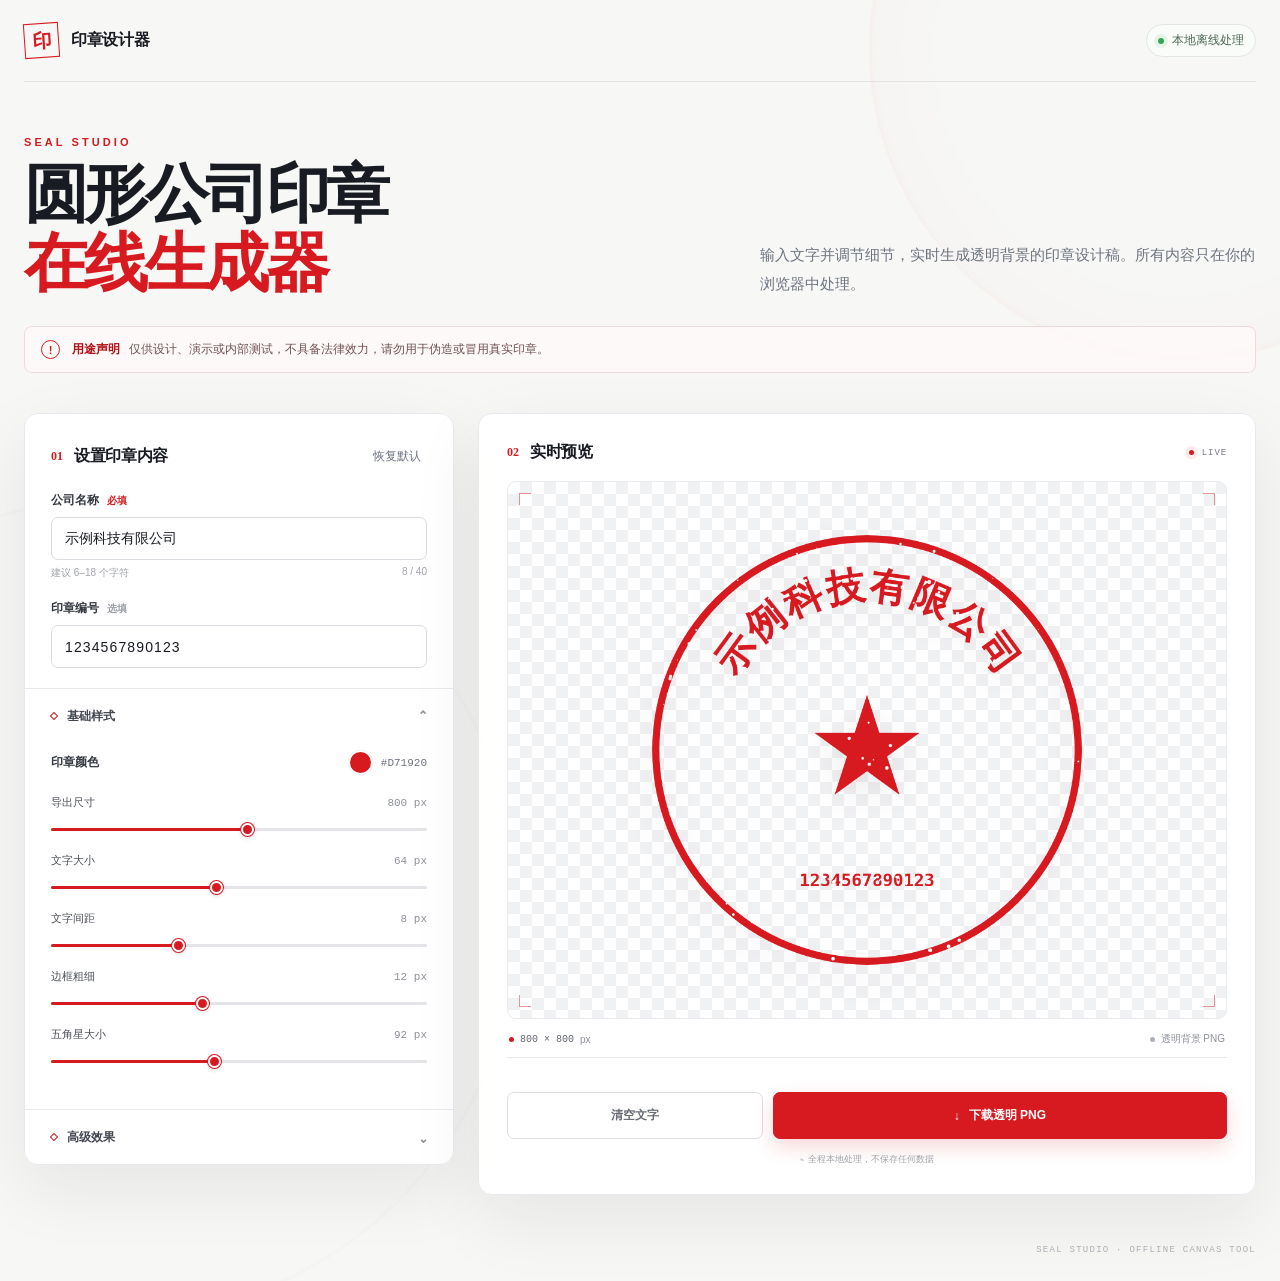
==== sealStudio/company-seal-generator.html @ ad161102 "init" ====
<!doctype html>
<html lang="zh-CN">
  <head>
    <meta charset="UTF-8">
    <meta name="viewport" content="width=device-width, initial-scale=1.0">
    <meta name="description" content="离线运行的圆形公司印章设计预览工具">
    <title>圆形公司印章生成器 · 单文件版</title>
    <style>
:root {
  --accent: #d71920;
  --accent-dark: #ae1117;
  --ink: #181b21;
  --muted: #6d7380;
  --line: #e8e9ed;
  --soft: #f6f6f7;
  --paper: #ffffff;
  --shadow: 0 24px 70px rgba(29, 31, 38, 0.08);
}

* { box-sizing: border-box; }

html { color-scheme: light; scroll-behavior: smooth; }

body {
  min-width: 320px;
  margin: 0;
  color: var(--ink);
  background: #f7f7f5;
  font-family: Inter, ui-sans-serif, -apple-system, BlinkMacSystemFont, "Segoe UI", "PingFang SC", "Microsoft YaHei", sans-serif;
  -webkit-font-smoothing: antialiased;
}

button, input { font: inherit; }
button, summary, input[type="range"], input[type="color"], .upload-button { cursor: pointer; }
button:focus-visible, input:focus-visible, summary:focus-visible, .upload-button:focus-within { outline: 3px solid rgba(215, 25, 32, 0.2); outline-offset: 2px; }

.page-glow { position: fixed; z-index: -1; border-radius: 50%; filter: blur(1px); pointer-events: none; }
.page-glow--one { top: -260px; right: -210px; width: 620px; height: 620px; border: 1px solid rgba(215,25,32,.08); box-shadow: inset 0 0 120px rgba(215,25,32,.025); }
.page-glow--two { bottom: -420px; left: -300px; width: 820px; height: 820px; border: 1px solid rgba(15,17,21,.05); }

.site-header {
  width: min(1240px, calc(100% - 48px));
  height: 82px;
  margin: 0 auto;
  display: flex;
  align-items: center;
  justify-content: space-between;
  border-bottom: 1px solid rgba(24,27,33,.08);
}

.brand { display: inline-flex; gap: 12px; align-items: center; color: var(--ink); font-weight: 750; text-decoration: none; letter-spacing: -.02em; }
.brand-mark { width: 35px; height: 35px; display: grid; place-items: center; border: 1.5px solid var(--accent); color: var(--accent); font-family: "STKaiti", "KaiTi", serif; font-size: 19px; transform: rotate(-4deg); }
.local-badge { display: inline-flex; align-items: center; gap: 8px; padding: 7px 11px; border: 1px solid #dfe7df; border-radius: 999px; color: #4d6652; background: #f9fcf9; font-size: 12px; }
.local-badge i, .live-indicator i { width: 6px; height: 6px; border-radius: 50%; background: #35a853; box-shadow: 0 0 0 4px rgba(53,168,83,.1); }

.app-shell { width: min(1240px, calc(100% - 48px)); margin: 54px auto 0; }
.intro { display: grid; grid-template-columns: 1.15fr .85fr; gap: 28px 64px; align-items: end; margin-bottom: 40px; }
.eyebrow { margin: 0 0 12px; color: var(--accent); font-size: 11px; font-weight: 800; letter-spacing: .28em; }
h1 { margin: 0; font-family: "Songti SC", "STSong", Georgia, serif; font-size: clamp(42px, 5vw, 68px); font-weight: 600; line-height: 1.08; letter-spacing: -.055em; }
h1 span { color: var(--accent); }
.intro-copy { max-width: 520px; margin: 0; color: var(--muted); font-size: 15px; line-height: 1.9; }
.notice { grid-column: 1 / -1; display: flex; gap: 12px; align-items: flex-start; padding: 13px 16px; border: 1px solid #f0d9da; border-radius: 8px; color: #715153; background: rgba(255,250,250,.74); font-size: 12px; }
.notice p { margin: 0; line-height: 1.6; }
.notice strong { margin-right: 9px; color: var(--accent-dark); }
.notice-icon { flex: 0 0 auto; width: 19px; height: 19px; display: grid; place-items: center; border: 1px solid var(--accent); border-radius: 50%; color: var(--accent); font-size: 11px; font-weight: 800; }

.workspace { display: grid; grid-template-columns: minmax(340px, 430px) minmax(0, 1fr); align-items: start; gap: 24px; }
.control-panel, .preview-panel { border: 1px solid var(--line); border-radius: 14px; background: rgba(255,255,255,.92); box-shadow: var(--shadow); backdrop-filter: blur(12px); }
.control-panel { overflow: hidden; }
.preview-panel { position: sticky; top: 20px; padding: 28px; }
.panel-heading { min-height: 78px; display: flex; align-items: center; justify-content: space-between; padding: 24px 26px 18px; }
.panel-heading > div { display: flex; align-items: center; gap: 11px; }
.panel-heading h2 { margin: 0; font-size: 16px; letter-spacing: -.02em; }
.step-number { color: var(--accent); font-family: Georgia, serif; font-size: 12px; font-weight: 700; }
.text-button { padding: 6px; border: 0; color: var(--muted); background: transparent; font-size: 12px; }
.text-button:hover { color: var(--accent); }

.form-section { padding: 0 26px 20px; }
.field-label { display: block; margin-bottom: 8px; color: #343840; font-size: 12px; font-weight: 700; }
.field-label span { margin-left: 5px; color: var(--accent); font-size: 10px; font-weight: 600; }
.field-label .optional { color: #9a9da5; }
.text-input { width: 100%; height: 43px; padding: 0 13px; border: 1px solid #dadce1; border-radius: 7px; color: var(--ink); background: #fff; font-size: 14px; transition: border-color .2s, box-shadow .2s; }
.text-input:focus { border-color: var(--accent); outline: 0; box-shadow: 0 0 0 3px rgba(215,25,32,.07); }
.text-input.is-invalid { border-color: var(--accent); }
.number-input { letter-spacing: .08em; }
.field-meta { display: flex; justify-content: space-between; margin-top: 6px; color: #a0a3aa; font-size: 10px; }

.settings-group { border-top: 1px solid var(--line); }
.settings-group summary { min-height: 54px; display: flex; align-items: center; justify-content: space-between; padding: 0 26px; list-style: none; color: #42464f; font-size: 12px; font-weight: 750; user-select: none; }
.settings-group summary::-webkit-details-marker { display: none; }
.settings-group summary span { display: flex; align-items: center; gap: 10px; }
.settings-group summary i { width: 6px; height: 6px; border: 1px solid var(--accent); transform: rotate(45deg); }
.settings-group summary b { color: #8b8e96; font-size: 15px; transition: transform .2s; }
.settings-group[open] summary b { transform: rotate(180deg); }
.settings-body { padding: 2px 26px 24px; }

.color-row { display: flex; align-items: center; justify-content: space-between; margin: 5px 0 20px; }
.color-row .field-label { margin: 0; }
.color-control { display: flex; align-items: center; gap: 8px; }
.color-control input { width: 25px; height: 25px; padding: 0; border: 0; border-radius: 50%; background: transparent; overflow: hidden; }
.color-control input::-webkit-color-swatch-wrapper { padding: 0; }
.color-control input::-webkit-color-swatch { border: 2px solid #fff; border-radius: 50%; box-shadow: 0 0 0 1px #d6d8dd; }
.color-control output { color: var(--muted); font-family: ui-monospace, monospace; font-size: 11px; }

.range-field { margin-bottom: 17px; }
.range-field > div { display: flex; justify-content: space-between; align-items: center; margin-bottom: 7px; color: #4b4f57; font-size: 11px; }
.range-field output { color: #8d9098; font-family: ui-monospace, monospace; }
input[type="range"] { width: 100%; height: 3px; margin: 5px 0; appearance: none; border-radius: 999px; background: linear-gradient(to right, var(--accent) var(--range-progress, 50%), #e4e5e8 var(--range-progress, 50%)); }
input[type="range"]::-webkit-slider-thumb { width: 13px; height: 13px; appearance: none; border: 2px solid #fff; border-radius: 50%; background: var(--accent); box-shadow: 0 0 0 1px var(--accent), 0 2px 5px rgba(0,0,0,.15); }
input[type="range"]::-moz-range-thumb { width: 11px; height: 11px; border: 2px solid #fff; border-radius: 50%; background: var(--accent); box-shadow: 0 0 0 1px var(--accent); }
input[type="range"]:disabled { filter: grayscale(1); opacity: .35; cursor: not-allowed; }

.upload-area { margin-top: 7px; padding: 14px; border: 1px dashed #d8dade; border-radius: 8px; background: #fbfbfb; text-align: center; }
.upload-title { display: flex; align-items: baseline; justify-content: space-between; margin-bottom: 10px; text-align: left; }
.upload-title span { color: #4b4f57; font-size: 11px; font-weight: 700; }
.upload-title small { color: #a1a4ab; font-size: 9px; }
.upload-button { min-height: 36px; display: inline-flex; align-items: center; justify-content: center; gap: 5px; padding: 0 15px; border: 1px solid #d9dadd; border-radius: 6px; color: #52565e; background: #fff; font-size: 11px; font-weight: 650; }
.upload-button:hover { border-color: var(--accent); color: var(--accent); }
.upload-area p { margin: 8px 0 0; color: #9b9ea5; font-size: 9px; overflow-wrap: anywhere; }
.overlay-controls { margin-top: 16px; transition: opacity .2s; }
.overlay-controls.is-disabled { opacity: .45; }
.remove-button { width: 100%; height: 34px; border: 1px solid #ead3d4; border-radius: 6px; color: var(--accent-dark); background: #fffafa; font-size: 11px; }
.remove-button:disabled { opacity: .45; cursor: not-allowed; }

.preview-heading { padding: 0 0 18px; min-height: auto; }
.live-indicator { display: flex; align-items: center; gap: 8px; color: #777b83; font-family: ui-monospace, monospace; font-size: 9px; letter-spacing: .1em; }
.live-indicator i { width: 5px; height: 5px; background: var(--accent); box-shadow: 0 0 0 4px rgba(215,25,32,.08); }
.canvas-stage { position: relative; min-height: 420px; display: grid; place-items: center; padding: 28px; border: 1px solid #eaebee; border-radius: 9px; overflow: hidden; background-color: #fff; background-image: linear-gradient(45deg,#f0f1f3 25%,transparent 25%),linear-gradient(-45deg,#f0f1f3 25%,transparent 25%),linear-gradient(45deg,transparent 75%,#f0f1f3 75%),linear-gradient(-45deg,transparent 75%,#f0f1f3 75%); background-position: 0 0,0 12px,12px -12px,-12px 0; background-size: 24px 24px; }
#sealCanvas { display: block; width: min(100%, 480px); height: auto; aspect-ratio: 1; filter: drop-shadow(0 12px 16px rgba(45,22,22,.08)); }
.corner { position: absolute; width: 12px; height: 12px; border-color: rgba(215,25,32,.45); border-style: solid; }
.corner--tl { top: 11px; left: 11px; border-width: 1px 0 0 1px; }
.corner--tr { top: 11px; right: 11px; border-width: 1px 1px 0 0; }
.corner--bl { bottom: 11px; left: 11px; border-width: 0 0 1px 1px; }
.corner--br { right: 11px; bottom: 11px; border-width: 0 1px 1px 0; }
.preview-meta { display: flex; justify-content: space-between; align-items: center; padding: 13px 2px 11px; border-bottom: 1px solid var(--line); color: #8c9098; font-size: 10px; }
.preview-meta span { display: flex; align-items: center; gap: 6px; }
.preview-meta b { color: #62666e; font-family: ui-monospace, monospace; font-weight: 500; }
.dot { width: 5px; height: 5px; border-radius: 50%; }
.dot--red { background: var(--accent); }
.dot--gray { background: #abb0b8; }
.message { min-height: 31px; margin: 0; padding: 10px 2px 0; color: #758079; font-size: 11px; }
.message.is-error { color: var(--accent-dark); }
.message.is-success { color: #367348; }
.action-row { display: grid; grid-template-columns: .72fr 1.28fr; gap: 10px; margin-top: 3px; }
.secondary-button, .primary-button { min-height: 47px; border-radius: 7px; font-size: 12px; font-weight: 700; transition: transform .15s, box-shadow .15s, background .15s; }
.secondary-button { border: 1px solid #dcdee2; color: #686c74; background: #fff; }
.secondary-button:hover { border-color: #bfc2c8; background: #fafafa; }
.primary-button { display: flex; align-items: center; justify-content: center; gap: 9px; border: 1px solid var(--accent); color: #fff; background: var(--accent); box-shadow: 0 8px 20px rgba(215,25,32,.17); }
.primary-button:hover { background: var(--accent-dark); transform: translateY(-1px); box-shadow: 0 10px 24px rgba(215,25,32,.22); }
.primary-button:active, .secondary-button:active { transform: translateY(1px); }
.privacy-note { margin: 14px 0 0; color: #a0a3aa; text-align: center; font-size: 9px; }

footer { width: min(1240px, calc(100% - 48px)); margin: 50px auto 26px; color: #b0b2b7; text-align: right; font-family: ui-monospace, monospace; font-size: 9px; letter-spacing: .14em; }
.visually-hidden { position: absolute; width: 1px; height: 1px; margin: -1px; padding: 0; border: 0; overflow: hidden; clip: rect(0 0 0 0); white-space: nowrap; }

@media (max-width: 920px) {
  .app-shell { margin-top: 36px; }
  .intro { grid-template-columns: 1fr; gap: 18px; }
  .workspace { grid-template-columns: minmax(300px, .82fr) minmax(0, 1.18fr); }
  .preview-panel { padding: 20px; }
  .canvas-stage { min-height: 360px; padding: 18px; }
}

@media (max-width: 760px) {
  .site-header, .app-shell, footer { width: min(100% - 24px, 620px); }
  .site-header { height: 68px; }
  .workspace { grid-template-columns: 1fr; }
  .preview-panel { position: static; }
  .canvas-stage { min-height: auto; }
  .intro { margin-bottom: 26px; }
  h1 { font-size: clamp(38px, 12vw, 56px); }
}

@media (max-width: 440px) {
  .local-badge { padding: 6px 8px; font-size: 10px; }
  .brand { font-size: 14px; }
  .panel-heading, .settings-group summary { padding-left: 18px; padding-right: 18px; }
  .form-section, .settings-body { padding-left: 18px; padding-right: 18px; }
  .preview-panel { padding: 16px; }
  .action-row { grid-template-columns: 1fr; }
  .preview-meta { align-items: flex-start; flex-direction: column; gap: 7px; }
  .notice { font-size: 11px; }
}

@media (prefers-reduced-motion: reduce) {
  *, *::before, *::after { scroll-behavior: auto !important; transition: none !important; }
}

</style>
  </head>
  <body>
    <div class="page-glow page-glow--one" aria-hidden="true"></div>
    <div class="page-glow page-glow--two" aria-hidden="true"></div>

    <header class="site-header">
      <a class="brand" href="#" aria-label="印章设计器首页">
        <span class="brand-mark" aria-hidden="true">印</span>
        <span>印章设计器</span>
      </a>
      <span class="local-badge"><i aria-hidden="true"></i> 本地离线处理</span>
    </header>

    <main class="app-shell">
      <section class="intro" aria-labelledby="pageTitle">
        <div>
          <p class="eyebrow">SEAL STUDIO</p>
          <h1 id="pageTitle">圆形公司印章<br><span>在线生成器</span></h1>
        </div>
        <p class="intro-copy">输入文字并调节细节，实时生成透明背景的印章设计稿。所有内容只在你的浏览器中处理。</p>
        <div class="notice" role="note">
          <span class="notice-icon" aria-hidden="true">!</span>
          <p><strong>用途声明</strong>仅供设计、演示或内部测试，不具备法律效力，请勿用于伪造或冒用真实印章。</p>
        </div>
      </section>

      <section class="workspace" aria-label="印章生成工作区">
        <div class="control-panel">
          <div class="panel-heading">
            <div>
              <span class="step-number">01</span>
              <h2>设置印章内容</h2>
            </div>
            <button class="text-button" id="resetButton" type="button">恢复默认</button>
          </div>

          <div class="form-section">
            <label class="field-label" for="companyName">公司名称 <span>必填</span></label>
            <input class="text-input" id="companyName" maxlength="40" value="示例科技有限公司" autocomplete="off">
            <div class="field-meta"><span>建议 6–18 个字符</span><span id="nameCount">8 / 40</span></div>
          </div>

          <div class="form-section">
            <label class="field-label" for="sealNumber">印章编号 <span class="optional">选填</span></label>
            <input class="text-input number-input" id="sealNumber" maxlength="24" value="1234567890123" autocomplete="off">
          </div>

          <details class="settings-group" open>
            <summary><span><i aria-hidden="true"></i>基础样式</span><b aria-hidden="true">⌄</b></summary>
            <div class="settings-body">
              <div class="color-row">
                <label class="field-label" for="sealColor">印章颜色</label>
                <div class="color-control">
                  <input id="sealColor" type="color" value="#d71920" aria-label="选择印章颜色">
                  <output id="sealColorValue" for="sealColor">#D71920</output>
                </div>
              </div>

              <div class="range-field">
                <div><label for="sealSize">导出尺寸</label><output id="sealSizeValue" for="sealSize">800 px</output></div>
                <input id="sealSize" type="range" min="360" max="1200" value="800">
              </div>
              <div class="range-field">
                <div><label for="fontSize">文字大小</label><output id="fontSizeValue" for="fontSize">64 px</output></div>
                <input id="fontSize" type="range" min="36" max="100" value="64">
              </div>
              <div class="range-field">
                <div><label for="letterSpacing">文字间距</label><output id="letterSpacingValue" for="letterSpacing">8 px</output></div>
                <input id="letterSpacing" type="range" min="0" max="24" value="8">
              </div>
              <div class="range-field">
                <div><label for="borderWidth">边框粗细</label><output id="borderWidthValue" for="borderWidth">12 px</output></div>
                <input id="borderWidth" type="range" min="4" max="24" value="12">
              </div>
              <div class="range-field">
                <div><label for="starSize">五角星大小</label><output id="starSizeValue" for="starSize">92 px</output></div>
                <input id="starSize" type="range" min="40" max="160" value="92">
              </div>
            </div>
          </details>

          <details class="settings-group">
            <summary><span><i aria-hidden="true"></i>高级效果</span><b aria-hidden="true">⌄</b></summary>
            <div class="settings-body">
              <div class="range-field">
                <div><label for="opacity">整体透明度</label><output id="opacityValue" for="opacity">100%</output></div>
                <input id="opacity" type="range" min="20" max="100" value="100">
              </div>
              <div class="range-field">
                <div><label for="rotation">旋转角度</label><output id="rotationValue" for="rotation">0°</output></div>
                <input id="rotation" type="range" min="-180" max="180" value="0">
              </div>
              <div class="range-field">
                <div><label for="distress">做旧强度</label><output id="distressValue" for="distress">8%</output></div>
                <input id="distress" type="range" min="0" max="60" value="8">
              </div>

              <div class="upload-area">
                <div class="upload-title"><span>叠加本地图片</span><small>PNG / JPEG / WebP</small></div>
                <input id="overlayInput" class="visually-hidden" type="file" accept="image/png,image/jpeg,image/webp">
                <label class="upload-button" for="overlayInput"><span aria-hidden="true">＋</span> 选择图片</label>
                <p id="fileName">图片不会上传到服务器</p>
              </div>

              <div id="overlayControls" class="overlay-controls is-disabled">
                <div class="range-field">
                  <div><label for="overlayScale">图片缩放</label><output id="overlayScaleValue" for="overlayScale">60%</output></div>
                  <input id="overlayScale" type="range" min="10" max="150" value="60" disabled>
                </div>
                <div class="range-field">
                  <div><label for="overlayOpacity">图片透明度</label><output id="overlayOpacityValue" for="overlayOpacity">40%</output></div>
                  <input id="overlayOpacity" type="range" min="0" max="100" value="40" disabled>
                </div>
                <button class="remove-button" id="removeImageButton" type="button" disabled>移除叠加图片</button>
              </div>
            </div>
          </details>
        </div>

        <aside class="preview-panel" aria-labelledby="previewTitle">
          <div class="panel-heading preview-heading">
            <div>
              <span class="step-number">02</span>
              <h2 id="previewTitle">实时预览</h2>
            </div>
            <span class="live-indicator"><i aria-hidden="true"></i> LIVE</span>
          </div>

          <div class="canvas-stage">
            <canvas id="sealCanvas" width="800" height="800">当前浏览器不支持 Canvas，请升级到最新版浏览器。</canvas>
            <span class="corner corner--tl" aria-hidden="true"></span>
            <span class="corner corner--tr" aria-hidden="true"></span>
            <span class="corner corner--bl" aria-hidden="true"></span>
            <span class="corner corner--br" aria-hidden="true"></span>
          </div>

          <div class="preview-meta">
            <span><i class="dot dot--red" aria-hidden="true"></i><b id="metaSize">800 × 800</b> px</span>
            <span><i class="dot dot--gray" aria-hidden="true"></i>透明背景 PNG</span>
          </div>

          <p id="message" class="message" role="status" aria-live="polite"></p>

          <div class="action-row">
            <button class="secondary-button" id="clearButton" type="button">清空文字</button>
            <button class="primary-button" id="downloadButton" type="button">
              <span aria-hidden="true">↓</span> 下载透明 PNG
            </button>
          </div>
          <p class="privacy-note"><span aria-hidden="true">⌁</span> 全程本地处理，不保存任何数据</p>
        </aside>
      </section>
    </main>

    <footer>SEAL STUDIO · OFFLINE CANVAS TOOL</footer>
    <script>
'use strict';

const DEFAULTS = Object.freeze({
  companyName: '示例科技有限公司',
  sealNumber: '1234567890123',
  sealColor: '#d71920',
  sealSize: 800,
  fontSize: 64,
  letterSpacing: 8,
  borderWidth: 12,
  starSize: 92,
  opacity: 100,
  rotation: 0,
  distress: 8,
  overlayScale: 60,
  overlayOpacity: 40,
});

function clamp(value, min, max) {
  const number = Number(value);
  return Math.min(max, Math.max(min, Number.isFinite(number) ? number : min));
}

function normalizeColor(value) {
  return /^#[0-9a-f]{6}$/i.test(String(value ?? '')) ? String(value) : DEFAULTS.sealColor;
}

function normalizeState(raw = {}) {
  return {
    ...raw,
    companyName: String(raw.companyName ?? '').trim(),
    sealNumber: String(raw.sealNumber ?? '').trim(),
    sealColor: normalizeColor(raw.sealColor),
    sealSize: clamp(raw.sealSize ?? DEFAULTS.sealSize, 360, 1200),
    fontSize: clamp(raw.fontSize ?? DEFAULTS.fontSize, 36, 100),
    letterSpacing: clamp(raw.letterSpacing ?? DEFAULTS.letterSpacing, 0, 24),
    borderWidth: clamp(raw.borderWidth ?? DEFAULTS.borderWidth, 4, 24),
    starSize: clamp(raw.starSize ?? DEFAULTS.starSize, 40, 160),
    opacity: clamp(raw.opacity ?? DEFAULTS.opacity, 20, 100),
    rotation: clamp(raw.rotation ?? DEFAULTS.rotation, -180, 180),
    distress: clamp(raw.distress ?? DEFAULTS.distress, 0, 60),
    overlayScale: clamp(raw.overlayScale ?? DEFAULTS.overlayScale, 10, 150),
    overlayOpacity: clamp(raw.overlayOpacity ?? DEFAULTS.overlayOpacity, 0, 100),
  };
}

function seededRandom(seed) {
  let value = seed >>> 0;
  return () => ((value = (value * 1664525 + 1013904223) >>> 0) / 4294967296);
}

function hashString(value) {
  let hash = 2166136261;
  for (const char of String(value)) {
    hash ^= char.codePointAt(0);
    hash = Math.imul(hash, 16777619);
  }
  return hash >>> 0;
}

function getArcLayout(text, radius, spacing, fontSize) {
  const chars = [...String(text)];
  const step = (Number(fontSize) + Number(spacing)) / Number(radius);
  const start = -Math.PI / 2 - (step * (chars.length - 1)) / 2;
  return chars.map((char, index) => ({ char, angle: start + step * index }));
}

function makeDownloadName(companyName) {
  const safeName = String(companyName ?? '')
    .trim()
    .replace(/[\\/:*?"<>|\s]+/g, '');
  return `${safeName || '公司印章'}-印章预览.png`;
}

function fitArcFontSize(ctx, text, requestedSize, radius, spacing) {
  let size = requestedSize;
  const maxSpan = Math.PI * 1.48;
  while (size > 36) {
    ctx.font = `700 ${size}px "Songti SC", "STSong", "SimSun", serif`;
    const widths = [...text].map((char) => ctx.measureText(char).width);
    const span = (widths.reduce((sum, width) => sum + width, 0) + spacing * Math.max(0, widths.length - 1)) / radius;
    if (span <= maxSpan) break;
    size -= 1;
  }
  return size;
}

function drawArcText(ctx, state, size) {
  if (!state.companyName) return;

  const radius = size * 0.335;
  const fontSize = fitArcFontSize(ctx, state.companyName, state.fontSize, radius, state.letterSpacing);
  ctx.font = `700 ${fontSize}px "Songti SC", "STSong", "SimSun", serif`;
  ctx.textAlign = 'center';
  ctx.textBaseline = 'middle';

  const characters = [...state.companyName];
  const widths = characters.map((char) => ctx.measureText(char).width);
  const totalWidth = widths.reduce((sum, width) => sum + width, 0) + state.letterSpacing * Math.max(0, characters.length - 1);
  let offset = -totalWidth / 2;

  characters.forEach((char, index) => {
    const center = offset + widths[index] / 2;
    const angle = -Math.PI / 2 + center / radius;
    ctx.save();
    ctx.translate(Math.cos(angle) * radius, Math.sin(angle) * radius);
    ctx.rotate(angle + Math.PI / 2);
    ctx.fillText(char, 0, 0);
    ctx.restore();
    offset += widths[index] + state.letterSpacing;
  });
}

function drawStar(ctx, cx, cy, radius) {
  const innerRadius = radius * 0.382;
  ctx.save();
  ctx.translate(cx, cy);
  ctx.beginPath();
  for (let index = 0; index < 10; index += 1) {
    const angle = -Math.PI / 2 + (index * Math.PI) / 5;
    const pointRadius = index % 2 === 0 ? radius : innerRadius;
    const x = Math.cos(angle) * pointRadius;
    const y = Math.sin(angle) * pointRadius;
    if (index === 0) ctx.moveTo(x, y);
    else ctx.lineTo(x, y);
  }
  ctx.closePath();
  ctx.fill();
  ctx.restore();
}

function drawNumber(ctx, state, size) {
  if (!state.sealNumber) return;
  const numberSize = clamp(size * 0.036, 18, 44);
  ctx.save();
  ctx.font = `600 ${numberSize}px ui-monospace, "SFMono-Regular", Consolas, monospace`;
  ctx.textAlign = 'center';
  ctx.textBaseline = 'middle';
  ctx.fillText(state.sealNumber, 0, size * 0.275);
  ctx.restore();
}

function drawOverlay(ctx, state, size) {
  if (!state.overlayImage) return;
  const image = state.overlayImage;
  const maxSide = size * 0.45 * (state.overlayScale / 100);
  const ratio = Math.min(maxSide / image.naturalWidth, maxSide / image.naturalHeight);
  const width = image.naturalWidth * ratio;
  const height = image.naturalHeight * ratio;
  ctx.save();
  ctx.globalAlpha = state.overlayOpacity / 100;
  ctx.drawImage(image, -width / 2, -height / 2, width, height);
  ctx.restore();
}

function applyDistress(ctx, size, strength, seedText) {
  if (strength <= 0) return;
  const random = seededRandom(hashString(`${seedText}|${strength}|${size}`));
  const count = Math.round((size * size * strength) / 15500);
  ctx.save();
  ctx.globalCompositeOperation = 'destination-out';
  for (let index = 0; index < count; index += 1) {
    const angle = random() * Math.PI * 2;
    const distance = Math.sqrt(random()) * size * 0.445;
    const radius = (0.7 + random() * 2.5) * (size / 800);
    ctx.beginPath();
    ctx.arc(size / 2 + Math.cos(angle) * distance, size / 2 + Math.sin(angle) * distance, radius, 0, Math.PI * 2);
    ctx.fill();
  }
  ctx.restore();
}

function renderSeal(target, inputState) {
  if (!target || typeof target.getContext !== 'function') return false;
  const state = normalizeState(inputState);
  const size = Math.round(state.sealSize);
  const layer = document.createElement('canvas');
  layer.width = size;
  layer.height = size;
  const ctx = layer.getContext('2d', { willReadFrequently: true });
  if (!ctx) return false;

  ctx.save();
  ctx.translate(size / 2, size / 2);
  ctx.rotate((state.rotation * Math.PI) / 180);
  ctx.strokeStyle = state.sealColor;
  ctx.fillStyle = state.sealColor;
  ctx.lineCap = 'round';
  ctx.lineJoin = 'round';
  ctx.lineWidth = state.borderWidth;
  ctx.beginPath();
  ctx.arc(0, 0, size * 0.44, 0, Math.PI * 2);
  ctx.stroke();
  drawArcText(ctx, state, size);
  drawOverlay(ctx, state, size);
  drawStar(ctx, 0, 0, state.starSize);
  drawNumber(ctx, state, size);
  ctx.restore();

  applyDistress(ctx, size, state.distress, `${state.companyName}|${state.sealNumber}`);

  target.width = size;
  target.height = size;
  const output = target.getContext('2d');
  if (!output) return false;
  output.clearRect(0, 0, size, size);
  output.globalAlpha = state.opacity / 100;
  output.drawImage(layer, 0, 0);
  output.globalAlpha = 1;
  return true;
}

function initApp() {
  const canvas = document.getElementById('sealCanvas');
  if (!canvas || !canvas.getContext) return;

  const controlIds = [
    'companyName', 'sealNumber', 'sealColor', 'sealSize', 'fontSize',
    'letterSpacing', 'borderWidth', 'starSize', 'opacity', 'rotation',
    'distress', 'overlayScale', 'overlayOpacity',
  ];
  const controls = Object.fromEntries(controlIds.map((id) => [id, document.getElementById(id)]));
  const overlayInput = document.getElementById('overlayInput');
  const overlayControls = document.getElementById('overlayControls');
  const removeImageButton = document.getElementById('removeImageButton');
  const resetButton = document.getElementById('resetButton');
  const clearButton = document.getElementById('clearButton');
  const downloadButton = document.getElementById('downloadButton');
  const message = document.getElementById('message');
  const nameCount = document.getElementById('nameCount');
  const metaSize = document.getElementById('metaSize');
  const fileName = document.getElementById('fileName');

  let overlayImage = null;
  let renderFrame = 0;
  let messageTimer = 0;

  const outputFormats = {
    sealSize: (value) => `${value} px`,
    fontSize: (value) => `${value} px`,
    letterSpacing: (value) => `${value} px`,
    borderWidth: (value) => `${value} px`,
    starSize: (value) => `${value} px`,
    opacity: (value) => `${value}%`,
    rotation: (value) => `${value}°`,
    distress: (value) => `${value}%`,
    overlayScale: (value) => `${value}%`,
    overlayOpacity: (value) => `${value}%`,
  };

  function showMessage(text = '', type = '') {
    window.clearTimeout(messageTimer);
    message.textContent = text;
    message.className = `message${type ? ` is-${type}` : ''}`;
    if (text && type === 'success') {
      messageTimer = window.setTimeout(() => showMessage(), 2600);
    }
  }

  function updateRange(input) {
    if (!input || input.type !== 'range') return;
    const min = Number(input.min);
    const max = Number(input.max);
    const progress = ((Number(input.value) - min) / (max - min)) * 100;
    input.style.setProperty('--range-progress', `${progress}%`);
    const output = document.getElementById(`${input.id}Value`);
    if (output && outputFormats[input.id]) output.value = outputFormats[input.id](input.value);
  }

  function readState() {
    return normalizeState({
      companyName: controls.companyName.value,
      sealNumber: controls.sealNumber.value,
      sealColor: controls.sealColor.value,
      sealSize: controls.sealSize.value,
      fontSize: controls.fontSize.value,
      letterSpacing: controls.letterSpacing.value,
      borderWidth: controls.borderWidth.value,
      starSize: controls.starSize.value,
      opacity: controls.opacity.value,
      rotation: controls.rotation.value,
      distress: controls.distress.value,
      overlayScale: controls.overlayScale.value,
      overlayOpacity: controls.overlayOpacity.value,
      overlayImage,
    });
  }

  function renderFromControls() {
    cancelAnimationFrame(renderFrame);
    renderFrame = requestAnimationFrame(() => {
      const state = readState();
      renderSeal(canvas, state);
      nameCount.textContent = `${[...controls.companyName.value].length} / 40`;
      metaSize.textContent = `${state.sealSize} × ${state.sealSize}`;
      document.getElementById('sealColorValue').value = state.sealColor.toUpperCase();
      Object.values(controls).forEach(updateRange);
    });
  }

  function setOverlayEnabled(enabled) {
    controls.overlayScale.disabled = !enabled;
    controls.overlayOpacity.disabled = !enabled;
    removeImageButton.disabled = !enabled;
    overlayControls.classList.toggle('is-disabled', !enabled);
  }

  function removeOverlay() {
    overlayImage = null;
    overlayInput.value = '';
    fileName.textContent = '图片不会上传到服务器';
    setOverlayEnabled(false);
    renderFromControls();
  }

  function applyDefaults(clearText = false) {
    Object.entries(DEFAULTS).forEach(([key, value]) => {
      if (controls[key]) controls[key].value = value;
    });
    if (clearText) {
      controls.companyName.value = '';
      controls.sealNumber.value = '';
    }
    controls.companyName.classList.remove('is-invalid');
    removeOverlay();
    showMessage();
    renderFromControls();
  }

  function loadOverlay(file) {
    const allowed = ['image/png', 'image/jpeg', 'image/webp'];
    if (!file || !allowed.includes(file.type)) {
      showMessage('图片无法读取，请选择 PNG、JPEG 或 WebP 文件。', 'error');
      overlayInput.value = '';
      return;
    }

    const reader = new FileReader();
    reader.onerror = () => showMessage('图片读取失败，请重新选择文件。', 'error');
    reader.onload = () => {
      const image = new Image();
      image.onerror = () => showMessage('图片无法解码，请更换文件后重试。', 'error');
      image.onload = () => {
        overlayImage = image;
        fileName.textContent = file.name;
        setOverlayEnabled(true);
        showMessage('叠加图片已载入。', 'success');
        renderFromControls();
      };
      image.src = reader.result;
    };
    reader.readAsDataURL(file);
  }

  function downloadSeal() {
    const state = readState();
    if (!state.companyName) {
      controls.companyName.classList.add('is-invalid');
      controls.companyName.focus();
      showMessage('请先填写公司名称，再下载印章图片。', 'error');
      return;
    }

    controls.companyName.classList.remove('is-invalid');
    renderSeal(canvas, state);
    if (typeof canvas.toBlob !== 'function') {
      showMessage('当前浏览器不支持 PNG 导出，请升级浏览器。', 'error');
      return;
    }

    canvas.toBlob((blob) => {
      if (!blob) {
        showMessage('图片生成失败，请重试。', 'error');
        return;
      }
      const link = document.createElement('a');
      const url = URL.createObjectURL(blob);
      link.href = url;
      link.download = makeDownloadName(state.companyName);
      document.body.appendChild(link);
      link.click();
      link.remove();
      window.setTimeout(() => URL.revokeObjectURL(url), 1000);
      showMessage('透明背景 PNG 已生成。', 'success');
    }, 'image/png');
  }

  Object.values(controls).forEach((control) => {
    control.addEventListener('input', () => {
      if (control === controls.companyName && control.value.trim()) {
        control.classList.remove('is-invalid');
        if (message.classList.contains('is-error')) showMessage();
      }
      updateRange(control);
      renderFromControls();
    });
  });

  overlayInput.addEventListener('change', () => loadOverlay(overlayInput.files[0]));
  removeImageButton.addEventListener('click', removeOverlay);
  resetButton.addEventListener('click', () => applyDefaults(false));
  clearButton.addEventListener('click', () => applyDefaults(true));
  downloadButton.addEventListener('click', downloadSeal);

  setOverlayEnabled(false);
  renderFromControls();
}

if (typeof module !== 'undefined' && module.exports) {
  module.exports = {
    DEFAULTS,
    clamp,
    normalizeState,
    seededRandom,
    hashString,
    getArcLayout,
    makeDownloadName,
    fitArcFontSize,
    drawStar,
    renderSeal,
  };
}

if (typeof document !== 'undefined') {
  if (document.readyState === 'loading') document.addEventListener('DOMContentLoaded', initApp);
  else initApp();
}

</script>
  </body>
</html>
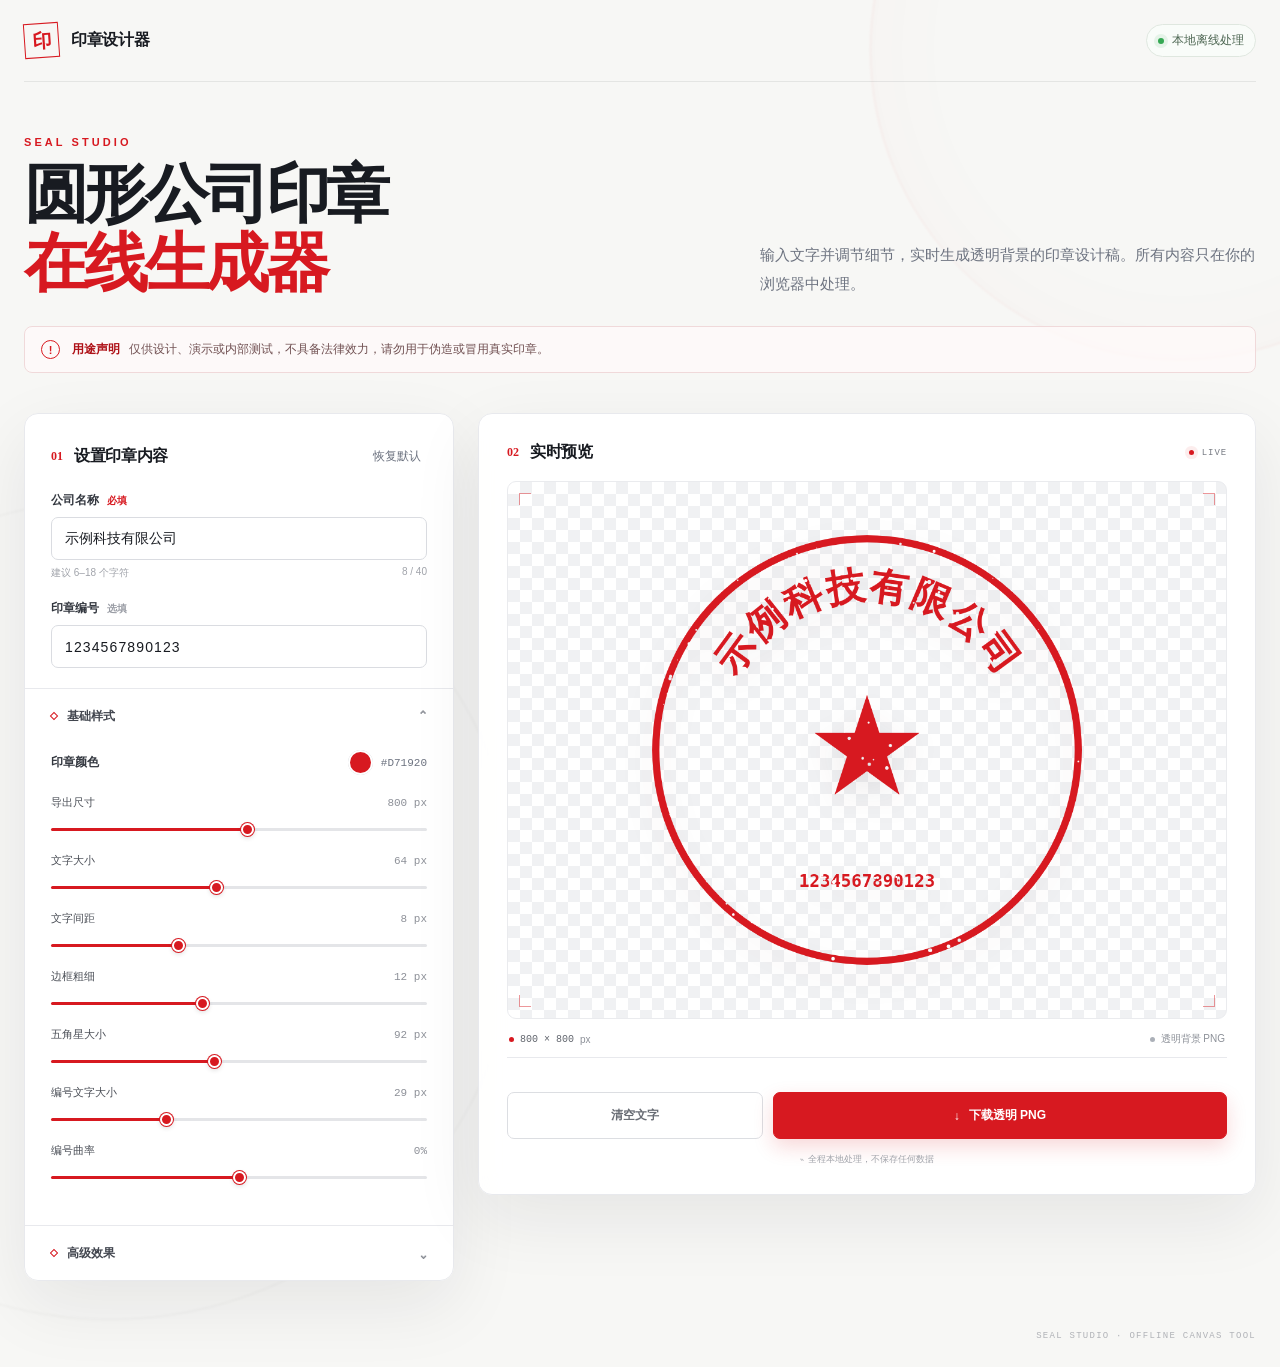
==== commit 4e3e4f2c: "ico add" ====
--- a/sealStudio/company-seal-generator.html
+++ b/sealStudio/company-seal-generator.html
@@ -265,6 +265,14 @@
                 <div><label for="starSize">五角星大小</label><output id="starSizeValue" for="starSize">92 px</output></div>
                 <input id="starSize" type="range" min="40" max="160" value="92">
               </div>
+              <div class="range-field">
+                <div><label for="numberFontSize">编号文字大小</label><output id="numberFontSizeValue" for="numberFontSize">29 px</output></div>
+                <input id="numberFontSize" type="range" min="14" max="64" value="29">
+              </div>
+              <div class="range-field">
+                <div><label for="numberCurve">编号曲率</label><output id="numberCurveValue" for="numberCurve">0%</output></div>
+                <input id="numberCurve" type="range" min="-100" max="100" value="0">
+              </div>
             </div>
           </details>
 
@@ -354,6 +362,8 @@
   letterSpacing: 8,
   borderWidth: 12,
   starSize: 92,
+  numberFontSize: 29,
+  numberCurve: 0,
   opacity: 100,
   rotation: 0,
   distress: 8,
@@ -381,6 +391,8 @@
     letterSpacing: clamp(raw.letterSpacing ?? DEFAULTS.letterSpacing, 0, 24),
     borderWidth: clamp(raw.borderWidth ?? DEFAULTS.borderWidth, 4, 24),
     starSize: clamp(raw.starSize ?? DEFAULTS.starSize, 40, 160),
+    numberFontSize: clamp(raw.numberFontSize ?? DEFAULTS.numberFontSize, 14, 64),
+    numberCurve: clamp(raw.numberCurve ?? DEFAULTS.numberCurve, -100, 100),
     opacity: clamp(raw.opacity ?? DEFAULTS.opacity, 20, 100),
     rotation: clamp(raw.rotation ?? DEFAULTS.rotation, -180, 180),
     distress: clamp(raw.distress ?? DEFAULTS.distress, 0, 60),
@@ -476,12 +488,50 @@
 
 function drawNumber(ctx, state, size) {
   if (!state.sealNumber) return;
-  const numberSize = clamp(size * 0.036, 18, 44);
+
+  const numberSize = state.numberFontSize;
+  const curve = state.numberCurve / 100;
+  const baseY = size * 0.275;
+  const chars = [...state.sealNumber];
+
   ctx.save();
   ctx.font = `600 ${numberSize}px ui-monospace, "SFMono-Regular", Consolas, monospace`;
   ctx.textAlign = 'center';
   ctx.textBaseline = 'middle';
-  ctx.fillText(state.sealNumber, 0, size * 0.275);
+
+  // 0% 时保持原来的水平编号；正值向下弯，负值向上弯。
+  if (Math.abs(curve) < 0.001 || chars.length <= 1) {
+    ctx.fillText(state.sealNumber, 0, baseY);
+    ctx.restore();
+    return;
+  }
+
+  const widths = chars.map((char) => ctx.measureText(char).width);
+  const spacing = Math.max(1, numberSize * 0.08);
+  const totalWidth = widths.reduce((sum, width) => sum + width, 0) + spacing * Math.max(0, chars.length - 1);
+  const maxAngle = Math.abs(curve) * Math.min(Math.PI * 0.92, totalWidth / (size * 0.20));
+  const radius = Math.max(size * 0.16, totalWidth / Math.max(maxAngle, 0.08));
+  const centerY = baseY - Math.sign(curve) * radius;
+  let offset = -totalWidth / 2;
+
+  chars.forEach((char, index) => {
+    const charCenter = offset + widths[index] / 2;
+    const angle = charCenter / radius;
+    const signedAngle = angle * Math.sign(curve);
+    const x = Math.sin(signedAngle) * radius;
+    const y = centerY + Math.sign(curve) * Math.cos(signedAngle) * radius;
+
+    ctx.save();
+    ctx.translate(x, y);
+    // 每个数字按当前位置反向旋转，使数字的竖直轴始终指向弧线圆心（向心），
+    // 而不是顺着弧线继续倾斜。
+    ctx.rotate(-signedAngle);
+    ctx.fillText(char, 0, 0);
+    ctx.restore();
+
+    offset += widths[index] + spacing;
+  });
+
   ctx.restore();
 }
 
@@ -561,7 +611,7 @@
 
   const controlIds = [
     'companyName', 'sealNumber', 'sealColor', 'sealSize', 'fontSize',
-    'letterSpacing', 'borderWidth', 'starSize', 'opacity', 'rotation',
+    'letterSpacing', 'borderWidth', 'starSize', 'numberFontSize', 'numberCurve', 'opacity', 'rotation',
     'distress', 'overlayScale', 'overlayOpacity',
   ];
   const controls = Object.fromEntries(controlIds.map((id) => [id, document.getElementById(id)]));
@@ -586,6 +636,8 @@
     letterSpacing: (value) => `${value} px`,
     borderWidth: (value) => `${value} px`,
     starSize: (value) => `${value} px`,
+    numberFontSize: (value) => `${value} px`,
+    numberCurve: (value) => `${Number(value) > 0 ? '+' : ''}${value}%`,
     opacity: (value) => `${value}%`,
     rotation: (value) => `${value}°`,
     distress: (value) => `${value}%`,
@@ -622,6 +674,8 @@
       letterSpacing: controls.letterSpacing.value,
       borderWidth: controls.borderWidth.value,
       starSize: controls.starSize.value,
+      numberFontSize: controls.numberFontSize.value,
+      numberCurve: controls.numberCurve.value,
       opacity: controls.opacity.value,
       rotation: controls.rotation.value,
       distress: controls.distress.value,
